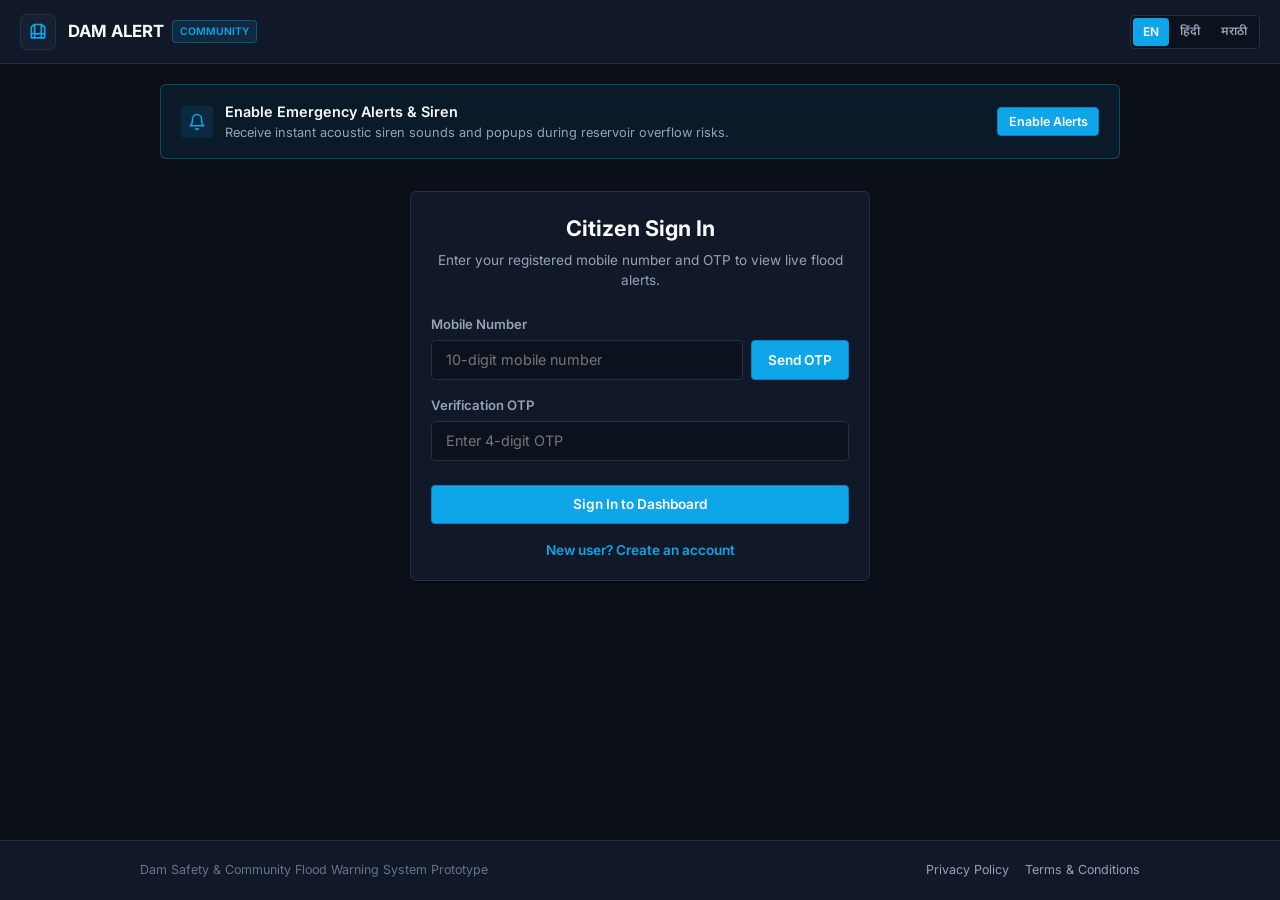
==== client side/index.html @ 5a856a1b "feat: implement server-side backend, database, machine learning models, and web frontend" ====
<!DOCTYPE html>
<html lang="en">
<head>
  <meta charset="UTF-8">
  <meta name="viewport" content="width=device-width, initial-scale=1.0">
  <title>Dam Safety & Community Flood Alert App</title>
  <meta name="description" content="Community flood safety monitor, live reservoir water level gauge, and localized rainfall alerts.">
  <link rel="icon" type="image/svg+xml" href="favicon.svg">
  
  <!-- CSS Stylesheet -->
  <link rel="stylesheet" href="css/style.css">
</head>
<body>

  <!-- TOP HEADER -->
  <header class="top-header">
    <a href="index.html" class="brand-container">
      <div class="brand-icon">
        <svg viewBox="0 0 24 24" fill="none" stroke="currentColor" stroke-width="2" stroke-linecap="round" stroke-linejoin="round">
          <path d="M4 19V6L8 3H16L20 6V19H4Z"></path>
          <path d="M8 3V19M16 3V19"></path>
          <path d="M4 14C7 13 10 15 13 14C16 13 19 15 20 14"></path>
        </svg>
      </div>
      <div>
        <h1 class="brand-title">
          <span data-i18n="app_title">DAM ALERT</span> 
          <span class="brand-badge" data-i18n="app_badge">COMMUNITY</span>
        </h1>
      </div>
    </a>

    <div class="header-actions">
      <!-- Multilingual Translation Buttons (English - Hindi - Marathi) -->
      <div class="lang-selector-group" role="group" aria-label="Language Selector">
        <button class="lang-btn active" data-lang="en">EN</button>
        <button class="lang-btn" data-lang="hi">हिंदी</button>
        <button class="lang-btn" data-lang="mr">मराठी</button>
      </div>

      <!-- User Profile Badge & Sign Out Button -->
      <div class="user-profile-badge" id="userProfileBadge">
        <svg viewBox="0 0 24 24" fill="none" stroke="currentColor" stroke-width="2" stroke-linecap="round" stroke-linejoin="round" style="width:14px; height:14px;">
          <path d="M20 21v-2a4 4 0 0 0-4-4H8a4 4 0 0 0-4 4v2"></path>
          <circle cx="12" cy="7" r="4"></circle>
        </svg>
        <span id="displayUserName">User</span>
        <button class="btn btn-outline btn-sm" id="btnSignOut" style="padding: 0.2rem 0.4rem; font-size: 0.72rem;" data-i18n="sign_out">
          Sign Out
        </button>
      </div>
    </div>
  </header>

  <!-- MAIN APP CONTAINER -->
  <main class="main-container">

    <!-- NOTIFICATION PERMISSION BANNER -->
    <div class="notice-banner" id="noticeBanner">
      <div class="notice-content">
        <div class="notice-icon">
          <svg viewBox="0 0 24 24" fill="none" stroke="currentColor" stroke-width="2" stroke-linecap="round" stroke-linejoin="round">
            <path d="M18 8A6 6 0 0 0 6 8c0 7-3 9-3 9h18s-3-2-3-9"></path>
            <path d="M13.73 21a2 2 0 0 1-3.46 0"></path>
          </svg>
        </div>
        <div>
          <div class="notice-title" data-i18n="notice_title">Enable Emergency Alerts & Siren</div>
          <div class="notice-desc" data-i18n="notice_desc">Receive instant acoustic siren sounds and popups during reservoir overflow risks.</div>
        </div>
      </div>
      <button class="btn btn-primary btn-sm" id="btnEnableNotifications" data-i18n="btn_enable_notifications">
        Enable Alerts
      </button>
    </div>

    <!-- SECTION 1: AUTHENTICATION & ONBOARDING (SIGN IN / SIGN UP) -->
    <section id="authSection" class="app-section">
      <div class="card auth-box">
        <div class="auth-header">
          <h2 id="authTitle" data-i18n="auth_signin_title">Citizen Sign In</h2>
          <p id="authDesc" data-i18n="auth_signin_desc">Enter your registered mobile number and OTP to view live flood alerts.</p>
        </div>

        <!-- Name Field (Visible on Sign Up) -->
        <div class="form-group" id="nameFormGroup" style="display: none;">
          <label class="form-label" for="inputName" data-i18n="label_full_name">Full Name</label>
          <input type="text" id="inputName" class="form-input" placeholder="e.g. John Doe" data-i18n-placeholder="placeholder_name">
        </div>

        <!-- Mobile Number Field -->
        <div class="form-group">
          <label class="form-label" for="inputMobile" data-i18n="label_mobile">Mobile Number</label>
          <div class="input-with-button">
            <input type="tel" id="inputMobile" class="form-input" placeholder="10-digit mobile number" maxlength="10" data-i18n-placeholder="placeholder_mobile">
            <button class="btn btn-primary" id="btnSendOtp" style="white-space: nowrap;" data-i18n="btn_send_otp">
              Send OTP
            </button>
          </div>
        </div>

        <!-- Simulated OTP Banner -->
        <div class="otp-simulation-pill" id="otpPill">
          <span><strong data-i18n="otp_sent_notice">Simulated OTP sent:</strong> <span id="otpCodeDisplay" class="mono" style="font-size:1.1rem; font-weight:700;">8492</span></span>
          <span style="font-size:0.75rem; color:var(--text-muted);">(Auto-filled below)</span>
        </div>

        <!-- OTP Verification Field -->
        <div class="form-group">
          <label class="form-label" for="inputOtp" data-i18n="label_otp">Verification OTP</label>
          <input type="text" id="inputOtp" class="form-input" placeholder="Enter 4-digit OTP" maxlength="4" data-i18n-placeholder="placeholder_otp">
        </div>

        <!-- Submit Button -->
        <button class="btn btn-primary btn-block" id="btnSubmitAuth" style="margin-top: 0.5rem;" data-i18n="btn_signin">
          Sign In to Dashboard
        </button>

        <!-- Toggle Sign In / Sign Up Link -->
        <div class="auth-switch-link">
          <a id="switchAuthMode" data-i18n="link_no_account">New user? Create an account</a>
        </div>
      </div>
    </section>

    <!-- SECTION 2: COMMUNITY FLOOD SAFETY DASHBOARD -->
    <section id="dashboardSection" class="app-section active">

      <!-- 1. LIVE WATER LEVEL MONITOR CARD -->
      <div class="card water-monitor-card status-safe" id="waterMonitorCard">
        <div class="card-title-row">
          <div class="card-title">
            <svg viewBox="0 0 24 24" fill="none" stroke="currentColor" stroke-width="2" stroke-linecap="round" stroke-linejoin="round">
              <path d="M12 2.69l5.66 5.66a8 8 0 1 1-11.31 0z"></path>
            </svg>
            <span data-i18n="sec_water_title">Live Reservoir Water Level</span>
          </div>
          <span class="water-status-badge safe" id="waterStatusBadge" data-i18n="status_safe">SAFE</span>
        </div>

        <div class="gauge-grid">
          <!-- Visual Percentage & Bar -->
          <div class="gauge-visual-container">
            <div class="water-percent-display" id="waterPercentDisplay">68.5%</div>
            <div class="progress-track">
              <div class="progress-bar" id="waterProgressBar" style="width: 68.5%; background-color: var(--status-safe);"></div>
            </div>
          </div>

          <!-- Structured Details & Simple Advisory for All Age Groups -->
          <div class="water-details-list">
            <div class="detail-row">
              <span class="detail-label" data-i18n="water_capacity_label">Reservoir Full Capacity:</span>
              <span class="detail-value">100.0 Meters (H-Max)</span>
            </div>
            <div class="detail-row">
              <span class="detail-label" data-i18n="water_inflow_label">Current Inflow Rate:</span>
              <span class="detail-value" id="waterInflowDisplay">+0.80 %/hr</span>
            </div>
            <div class="detail-row">
              <span class="detail-label" data-i18n="water_gate_label">Spillway Gate Status:</span>
              <span class="detail-value" id="waterGateDisplay" data-i18n="gate_closed">Closed (0%)</span>
            </div>
            
            <div class="community-advisory-box" id="communityAdvisory" data-i18n="advisory_safe">
              Advisory: Reservoir water level is normal. Downstream river banks and roads are safe for travel.
            </div>
          </div>
        </div>
      </div>

      <!-- 2. LOCALIZED RAINFALL & WEATHER PREDICTION CARD -->
      <div class="card">
        <div class="location-bar">
          <div class="current-location-text">
            <svg viewBox="0 0 24 24" fill="none" stroke="currentColor" stroke-width="2" stroke-linecap="round" stroke-linejoin="round">
              <path d="M21 10c0 7-9 13-9 13s-9-6-9-13a9 9 0 0 1 18 0z"></path>
              <circle cx="12" cy="10" r="3"></circle>
            </svg>
            <span id="currentLocationText">Pune / Bhima Basin (Default)</span>
          </div>
          <button class="btn btn-outline btn-sm" id="btnDetectLocation">
            <svg viewBox="0 0 24 24" fill="none" stroke="currentColor" stroke-width="2" stroke-linecap="round" stroke-linejoin="round">
              <circle cx="12" cy="12" r="10"></circle>
              <polygon points="16.24 7.76 14.12 14.12 7.76 16.24 9.88 9.88 16.24 7.76"></polygon>
            </svg>
            <span data-i18n="detect_location">Detect Location</span>
          </button>
        </div>

        <div class="forecast-grid">
          <div class="forecast-item">
            <div class="forecast-item-header" data-i18n="forecast_rain_chance">Rain Probability (24h)</div>
            <div class="forecast-item-value" id="forecastRainChance">65%</div>
            <div class="forecast-item-desc">Catchment Precipitation</div>
          </div>

          <div class="forecast-item">
            <div class="forecast-item-header" data-i18n="forecast_precipitation">Expected Rainfall Rate</div>
            <div class="forecast-item-value" id="forecastPrecipitation">18.0 mm/hr</div>
            <div class="forecast-item-desc">Moderate Monsoon Rainfall</div>
          </div>

          <div class="forecast-item">
            <div class="forecast-item-header" data-i18n="forecast_flood_risk">Localized Flood Hazard</div>
            <div class="forecast-item-value" id="forecastHazard" style="color: var(--status-safe);" data-i18n="risk_low">Low / Normal</div>
            <div class="forecast-item-desc">River Bank Inflow Status</div>
          </div>
        </div>
      </div>

      <!-- 3. EMERGENCY SIREN & ALERT SWITCHES CARD -->
      <div class="card">
        <div class="card-title-row">
          <div class="card-title">
            <svg viewBox="0 0 24 24" fill="none" stroke="currentColor" stroke-width="2" stroke-linecap="round" stroke-linejoin="round">
              <path d="M18 8A6 6 0 0 0 6 8c0 7-3 9-3 9h18s-3-2-3-9"></path>
              <path d="M13.73 21a2 2 0 0 1-3.46 0"></path>
            </svg>
            <span data-i18n="sec_controls_title">Emergency Siren & Alert Controls</span>
          </div>
          <button class="btn btn-outline btn-sm" id="btnTestAudioSiren">
            <svg viewBox="0 0 24 24" fill="none" stroke="currentColor" stroke-width="2" stroke-linecap="round" stroke-linejoin="round">
              <polygon points="11 5 6 9 2 9 2 15 6 15 11 19 11 5"></polygon>
              <path d="M19.07 4.93a10 10 0 0 1 0 14.14M15.54 8.46a5 5 0 0 1 0 7.07"></path>
            </svg>
            <span data-i18n="btn_test_siren">Test Audio Siren</span>
          </button>
        </div>

        <!-- Siren Switch -->
        <div class="switch-control-row">
          <div class="switch-info">
            <h4 data-i18n="switch_siren_title">Acoustic Emergency Siren</h4>
            <p data-i18n="switch_siren_desc">Plays loud sweeping audio siren on your device during critical dam overflow alerts.</p>
          </div>
          <label class="toggle-switch">
            <input type="checkbox" id="toggleSirenSwitch" checked aria-label="Toggle Siren">
            <span class="toggle-slider"></span>
          </label>
        </div>

        <!-- Notification Alerts Switch -->
        <div class="switch-control-row">
          <div class="switch-info">
            <h4 data-i18n="switch_alerts_title">Screen Notification Alerts</h4>
            <p data-i18n="switch_alerts_desc">Displays urgent popup warning messages and evacuation instructions.</p>
          </div>
          <label class="toggle-switch">
            <input type="checkbox" id="toggleAlertsSwitch" checked aria-label="Toggle Alerts">
            <span class="toggle-slider"></span>
          </label>
        </div>
      </div>

    </section>

  </main>

  <!-- EMERGENCY POPUP MODAL DIALOG -->
  <dialog id="emergencyDialog" class="emergency-dialog" aria-labelledby="emergencyDialogTitle">
    <div class="emergency-header">
      <div class="emergency-icon">
        <svg viewBox="0 0 24 24" fill="none" stroke="currentColor" stroke-width="2" stroke-linecap="round" stroke-linejoin="round">
          <path d="M10.29 3.86L1.82 18a2 2 0 0 0 1.71 3h16.94a2 2 0 0 0 1.71-3L13.71 3.86a2 2 0 0 0-3.42 0z"></path>
          <line x1="12" y1="9" x2="12" y2="13"></line>
          <line x1="12" y1="17" x2="12.01" y2="17"></line>
        </svg>
      </div>
      <h2 id="emergencyDialogTitle" class="emergency-title" data-i18n="modal_title">
        CRITICAL DAM OVERRUN ALERT
      </h2>
    </div>

    <div class="emergency-body" data-i18n="modal_desc">
      Reservoir water level has crossed critical safety thresholds. Immediate flood warning issued for downstream sectors.
    </div>

    <div class="emergency-helplines">
      <div style="font-weight: 700; margin-bottom: 0.25rem; color: var(--text-main);" data-i18n="helpline_title">
        Emergency Helplines:
      </div>
      <div data-i18n="helpline_ndrf">Disaster Response: 1077 / 112</div>
      <div data-i18n="helpline_dam">Dam Control Room: +91 98765 43210</div>
    </div>

    <div style="display: flex; justify-content: center;">
      <button class="btn btn-danger btn-block" id="btnCloseEmergencyModal" data-i18n="btn_acknowledge">
        Acknowledge & Mute Siren
      </button>
    </div>
  </dialog>

  <!-- FOOTER -->
  <footer>
    <div class="footer-content">
      <div data-i18n="footer_text">
        Dam Safety & Community Flood Warning System Prototype
      </div>
      <div class="footer-links">
        <a href="privacy.html" data-i18n="footer_privacy">Privacy Policy</a>
        <a href="terms.html" data-i18n="footer_terms">Terms & Conditions</a>
      </div>
    </div>
  </footer>

  <!-- Scripts -->
  <script src="js/i18n.js"></script>
  <script src="js/app.js"></script>
</body>
</html>
---- client side/css/style.css ----
/* ==========================================================================
   DAM SAFETY & COMMUNITY FLOOD ALERT APP - CLIENT SIDE DESIGN SYSTEM
   Minimalist, high-legibility interface accessible for all age groups.
   ========================================================================== */

@import url('https://fonts.googleapis.com/css2?family=Inter:wght@400;500;600;700&family=Noto+Sans+Devanagari:wght@400;500;600;700&display=swap');

:root {
  /* Surface & Base Colors */
  --bg-dark: #0b0f17;
  --bg-surface: #111827;
  --bg-surface-elevated: #162032;
  --bg-surface-hover: #1c293e;
  --bg-input: #0c121d;
  --border-color: #233147;
  --border-subtle: rgba(255, 255, 255, 0.08);

  /* Primary Cerulean & Slate Palette */
  --primary: #0ea5e9;
  --primary-hover: #0284c7;
  --primary-active: #0369a1;
  --primary-subtle: rgba(14, 165, 233, 0.12);
  --primary-border: rgba(14, 165, 233, 0.35);

  /* Operational Safety Colors */
  --status-safe: #10b981;
  --status-safe-bg: rgba(16, 185, 129, 0.12);
  --status-safe-border: #059669;

  --status-warning: #f59e0b;
  --status-warning-bg: rgba(245, 158, 11, 0.12);
  --status-warning-border: #d97706;

  --status-danger: #ef4444;
  --status-danger-bg: rgba(239, 68, 68, 0.14);
  --status-danger-border: #dc2626;

  /* Typography */
  --font-main: 'Inter', 'Noto Sans Devanagari', -apple-system, BlinkMacSystemFont, "Segoe UI", Roboto, sans-serif;

  /* Text Colors */
  --text-main: #f8fafc;
  --text-secondary: #94a3b8;
  --text-muted: #64748b;

  /* Geometry - Precision 4px/6px rectangular radii */
  --radius-sm: 4px;
  --radius-md: 6px;
  --radius-lg: 8px;

  /* Shadows */
  --shadow-card: 0 1px 3px rgba(0, 0, 0, 0.35), 0 1px 2px rgba(0, 0, 0, 0.24);
  --shadow-modal: 0 20px 25px -5px rgba(0, 0, 0, 0.6), 0 8px 10px -6px rgba(0, 0, 0, 0.6);
}

/* Base Resets */
*, *::before, *::after {
  box-sizing: border-box;
  margin: 0;
  padding: 0;
}

html {
  color-scheme: dark;
}

body {
  font-family: var(--font-main);
  background-color: var(--bg-dark);
  color: var(--text-main);
  min-height: 100vh;
  display: flex;
  flex-direction: column;
  line-height: 1.5;
  -webkit-font-smoothing: antialiased;
}

/* Top Navigation Bar */
.top-header {
  background: var(--bg-surface);
  border-bottom: 1px solid var(--border-color);
  padding: 0.85rem 1.25rem;
  display: flex;
  align-items: center;
  justify-content: space-between;
  position: sticky;
  top: 0;
  z-index: 100;
}

.brand-container {
  display: flex;
  align-items: center;
  gap: 0.75rem;
  text-decoration: none;
  color: inherit;
}

.brand-icon {
  width: 36px;
  height: 36px;
  background: var(--bg-surface-elevated);
  border: 1px solid var(--border-color);
  border-radius: var(--radius-md);
  display: flex;
  align-items: center;
  justify-content: center;
  color: var(--primary);
  flex-shrink: 0;
}

.brand-icon svg {
  width: 20px;
  height: 20px;
}

.brand-title {
  font-size: 1.05rem;
  font-weight: 700;
  color: var(--text-main);
  display: flex;
  align-items: center;
  gap: 0.5rem;
}

.brand-badge {
  font-size: 0.65rem;
  font-weight: 600;
  padding: 0.15rem 0.45rem;
  background: var(--primary-subtle);
  border: 1px solid var(--primary-border);
  color: var(--primary);
  border-radius: var(--radius-sm);
  text-transform: uppercase;
}

/* Header Controls & Language Switcher */
.header-actions {
  display: flex;
  align-items: center;
  gap: 0.75rem;
}

.lang-selector-group {
  display: flex;
  background: var(--bg-input);
  border: 1px solid var(--border-color);
  border-radius: var(--radius-sm);
  padding: 2px;
}

.lang-btn {
  background: transparent;
  border: none;
  color: var(--text-secondary);
  font-family: var(--font-main);
  font-size: 0.75rem;
  font-weight: 600;
  padding: 0.35rem 0.65rem;
  cursor: pointer;
  border-radius: var(--radius-sm);
  transition: all 0.15s ease;
}

.lang-btn.active {
  background: var(--primary);
  color: #ffffff;
}

.lang-btn:hover:not(.active) {
  color: var(--text-main);
  background: rgba(255, 255, 255, 0.05);
}

.user-profile-badge {
  display: none;
  align-items: center;
  gap: 0.5rem;
  font-size: 0.8rem;
  font-weight: 500;
  color: var(--text-secondary);
  background: var(--bg-surface-elevated);
  padding: 0.35rem 0.65rem;
  border: 1px solid var(--border-color);
  border-radius: var(--radius-sm);
}

.user-profile-badge.visible {
  display: flex;
}

/* Main Container */
.main-container {
  flex: 1;
  padding: 1.25rem;
  max-width: 1000px;
  margin: 0 auto;
  width: 100%;
}

/* Card Component */
.card {
  background: var(--bg-surface);
  border: 1px solid var(--border-color);
  border-radius: var(--radius-md);
  padding: 1.25rem;
  box-shadow: var(--shadow-card);
  margin-bottom: 1.25rem;
}

/* Alert Notification Permission Banner */
.notice-banner {
  background: rgba(14, 165, 233, 0.08);
  border: 1px solid var(--primary-border);
  border-radius: var(--radius-md);
  padding: 1rem 1.25rem;
  margin-bottom: 1.25rem;
  display: flex;
  align-items: center;
  justify-content: space-between;
  gap: 1rem;
  flex-wrap: wrap;
}

.notice-content {
  display: flex;
  align-items: center;
  gap: 0.75rem;
}

.notice-icon {
  width: 32px;
  height: 32px;
  background: var(--primary-subtle);
  color: var(--primary);
  border-radius: var(--radius-sm);
  display: flex;
  align-items: center;
  justify-content: center;
  flex-shrink: 0;
}

.notice-icon svg {
  width: 18px;
  height: 18px;
}

.notice-title {
  font-size: 0.9rem;
  font-weight: 600;
  color: var(--text-main);
}

.notice-desc {
  font-size: 0.8rem;
  color: var(--text-secondary);
}

/* Auth Cards & Forms */
.auth-box {
  max-width: 460px;
  margin: 2rem auto;
}

.auth-header {
  text-align: center;
  margin-bottom: 1.5rem;
}

.auth-header h2 {
  font-size: 1.35rem;
  margin-bottom: 0.35rem;
}

.auth-header p {
  font-size: 0.85rem;
  color: var(--text-secondary);
}

.form-group {
  display: flex;
  flex-direction: column;
  gap: 0.35rem;
  margin-bottom: 1rem;
}

.form-label {
  font-size: 0.82rem;
  font-weight: 600;
  color: var(--text-secondary);
}

.form-input {
  background: var(--bg-input);
  border: 1px solid var(--border-color);
  color: var(--text-main);
  padding: 0.65rem 0.85rem;
  border-radius: var(--radius-sm);
  font-family: var(--font-main);
  font-size: 0.9rem;
  outline: none;
  width: 100%;
  transition: border-color 0.15s ease;
}

.form-input:focus {
  border-color: var(--primary);
}

.input-with-button {
  display: flex;
  gap: 0.5rem;
}

.otp-simulation-pill {
  background: rgba(16, 185, 129, 0.1);
  border: 1px dashed var(--status-safe-border);
  color: var(--status-safe);
  padding: 0.5rem 0.75rem;
  border-radius: var(--radius-sm);
  font-size: 0.82rem;
  margin-bottom: 1rem;
  display: none;
  align-items: center;
  justify-content: space-between;
}

.otp-simulation-pill.visible {
  display: flex;
}

.auth-switch-link {
  text-align: center;
  margin-top: 1rem;
  font-size: 0.85rem;
  color: var(--text-secondary);
}

.auth-switch-link a {
  color: var(--primary);
  text-decoration: none;
  font-weight: 600;
  cursor: pointer;
}

.auth-switch-link a:hover {
  text-decoration: underline;
}

/* Buttons */
.btn {
  background: var(--bg-surface-elevated);
  border: 1px solid var(--border-color);
  color: var(--text-main);
  padding: 0.65rem 1rem;
  border-radius: var(--radius-sm);
  font-family: var(--font-main);
  font-size: 0.85rem;
  font-weight: 600;
  cursor: pointer;
  display: inline-flex;
  align-items: center;
  justify-content: center;
  gap: 0.5rem;
  transition: background-color 0.15s ease, border-color 0.15s ease;
  text-decoration: none;
}

.btn svg {
  width: 16px;
  height: 16px;
}

.btn:hover {
  background: var(--bg-surface-hover);
  border-color: #3b4d68;
}

.btn-primary {
  background: var(--primary);
  border-color: var(--primary-hover);
  color: #ffffff;
}

.btn-primary:hover {
  background: var(--primary-hover);
  border-color: var(--primary-active);
}

.btn-danger {
  background: var(--status-danger);
  border-color: var(--status-danger-border);
  color: #ffffff;
}

.btn-danger:hover {
  background: #dc2626;
}

.btn-outline {
  background: transparent;
}

.btn-block {
  width: 100%;
}

.btn-sm {
  padding: 0.4rem 0.65rem;
  font-size: 0.78rem;
}

/* Dashboard Sections */
.app-section {
  display: none;
}

.app-section.active {
  display: block;
}

/* Live Water Monitor Gauge Card */
.water-monitor-card {
  border-left: 4px solid var(--status-safe-border);
}

.water-monitor-card.status-safe { border-left-color: var(--status-safe-border); }
.water-monitor-card.status-warning { border-left-color: var(--status-warning-border); }
.water-monitor-card.status-danger { border-left-color: var(--status-danger-border); }

.card-title-row {
  display: flex;
  align-items: center;
  justify-content: space-between;
  margin-bottom: 1rem;
}

.card-title {
  font-size: 1rem;
  font-weight: 700;
  display: flex;
  align-items: center;
  gap: 0.5rem;
}

.card-title svg {
  width: 18px;
  height: 18px;
  color: var(--primary);
}

.gauge-grid {
  display: grid;
  grid-template-columns: 1fr 1.5fr;
  gap: 1.5rem;
  align-items: center;
}

@media (max-width: 680px) {
  .gauge-grid {
    grid-template-columns: 1fr;
  }
}

.gauge-visual-container {
  background: var(--bg-input);
  border: 1px solid var(--border-color);
  border-radius: var(--radius-md);
  padding: 1.25rem;
  text-align: center;
}

.water-percent-display {
  font-size: 2.75rem;
  font-weight: 800;
  letter-spacing: -0.03em;
  color: var(--text-main);
  line-height: 1;
  margin-bottom: 0.35rem;
}

.water-status-badge {
  display: inline-flex;
  align-items: center;
  gap: 0.4rem;
  padding: 0.35rem 0.75rem;
  border-radius: var(--radius-sm);
  font-weight: 700;
  font-size: 0.85rem;
  text-transform: uppercase;
}

.water-status-badge.safe {
  background: var(--status-safe-bg);
  color: var(--status-safe);
  border: 1px solid var(--status-safe-border);
}

.water-status-badge.warning {
  background: var(--status-warning-bg);
  color: var(--status-warning);
  border: 1px solid var(--status-warning-border);
}

.water-status-badge.danger {
  background: var(--status-danger-bg);
  color: var(--status-danger);
  border: 1px solid var(--status-danger-border);
}

.progress-track {
  width: 100%;
  height: 12px;
  background: rgba(255, 255, 255, 0.08);
  border-radius: var(--radius-sm);
  overflow: hidden;
  margin-top: 0.85rem;
}

.progress-bar {
  height: 100%;
  transition: width 0.4s ease, background-color 0.4s ease;
}

.water-details-list {
  display: flex;
  flex-direction: column;
  gap: 0.75rem;
}

.detail-row {
  display: flex;
  justify-content: space-between;
  align-items: center;
  padding-bottom: 0.5rem;
  border-bottom: 1px solid var(--border-subtle);
  font-size: 0.88rem;
}

.detail-label {
  color: var(--text-secondary);
}

.detail-value {
  font-weight: 600;
  color: var(--text-main);
}

.community-advisory-box {
  background: var(--bg-surface-elevated);
  border: 1px solid var(--border-color);
  border-radius: var(--radius-sm);
  padding: 0.75rem 1rem;
  font-size: 0.85rem;
  color: var(--text-secondary);
  line-height: 1.4;
  margin-top: 0.5rem;
}

/* Rainfall Forecast Card */
.forecast-grid {
  display: grid;
  grid-template-columns: repeat(auto-fit, minmax(200px, 1fr));
  gap: 1rem;
  margin-top: 1rem;
}

.forecast-item {
  background: var(--bg-input);
  border: 1px solid var(--border-color);
  border-radius: var(--radius-sm);
  padding: 0.85rem;
}

.forecast-item-header {
  font-size: 0.78rem;
  color: var(--text-secondary);
  margin-bottom: 0.35rem;
}

.forecast-item-value {
  font-size: 1.35rem;
  font-weight: 700;
  color: var(--text-main);
  margin-bottom: 0.25rem;
}

.forecast-item-desc {
  font-size: 0.78rem;
  color: var(--text-muted);
}

.location-bar {
  display: flex;
  align-items: center;
  justify-content: space-between;
  gap: 0.75rem;
  flex-wrap: wrap;
  padding-bottom: 0.75rem;
  border-bottom: 1px solid var(--border-color);
}

.current-location-text {
  font-size: 0.88rem;
  font-weight: 600;
  display: flex;
  align-items: center;
  gap: 0.4rem;
  color: var(--text-main);
}

.current-location-text svg {
  width: 16px;
  height: 16px;
  color: var(--primary);
}

/* Audio Siren & Alert Switches Card */
.switch-control-row {
  display: flex;
  align-items: center;
  justify-content: space-between;
  padding: 0.85rem 0;
  border-bottom: 1px solid var(--border-subtle);
  gap: 1rem;
}

.switch-control-row:last-child {
  border-bottom: none;
}

.switch-info h4 {
  font-size: 0.9rem;
  margin-bottom: 0.2rem;
}

.switch-info p {
  font-size: 0.78rem;
  color: var(--text-secondary);
}

/* Custom Accessible Toggle Switch */
.toggle-switch {
  position: relative;
  display: inline-block;
  width: 46px;
  height: 24px;
  flex-shrink: 0;
}

.toggle-switch input {
  opacity: 0;
  width: 0;
  height: 0;
}

.toggle-slider {
  position: absolute;
  cursor: pointer;
  top: 0;
  left: 0;
  right: 0;
  bottom: 0;
  background-color: var(--border-color);
  transition: 0.2s;
  border-radius: var(--radius-sm);
}

.toggle-slider:before {
  position: absolute;
  content: "";
  height: 18px;
  width: 18px;
  left: 3px;
  bottom: 3px;
  background-color: #ffffff;
  transition: 0.2s;
  border-radius: var(--radius-sm);
}

input:checked + .toggle-slider {
  background-color: var(--primary);
}

input:checked + .toggle-slider:before {
  transform: translateX(22px);
}

/* Emergency Popup Modal Dialog */
dialog.emergency-dialog {
  margin: auto;
  background: var(--bg-surface);
  border: 2px solid var(--status-danger-border);
  border-radius: var(--radius-md);
  color: var(--text-main);
  padding: 1.75rem;
  max-width: 480px;
  width: 90%;
  box-shadow: var(--shadow-modal);
}

dialog.emergency-dialog::backdrop {
  background-color: rgba(0, 0, 0, 0.8);
}

.emergency-header {
  text-align: center;
  margin-bottom: 1rem;
}

.emergency-icon {
  color: var(--status-danger);
  margin-bottom: 0.5rem;
}

.emergency-icon svg {
  width: 44px;
  height: 44px;
}

.emergency-title {
  font-size: 1.25rem;
  font-weight: 700;
  color: var(--status-danger);
  margin-bottom: 0.35rem;
}

.emergency-body {
  font-size: 0.88rem;
  color: var(--text-secondary);
  line-height: 1.5;
  margin-bottom: 1.25rem;
}

.emergency-helplines {
  background: var(--bg-input);
  border: 1px solid var(--border-color);
  border-radius: var(--radius-sm);
  padding: 0.75rem;
  margin-bottom: 1.25rem;
  font-size: 0.82rem;
}

/* Footer */
footer {
  border-top: 1px solid var(--border-color);
  padding: 1.25rem;
  font-size: 0.78rem;
  color: var(--text-muted);
  background: var(--bg-surface);
  margin-top: auto;
}

.footer-content {
  max-width: 1000px;
  margin: 0 auto;
  display: flex;
  align-items: center;
  justify-content: space-between;
  flex-wrap: wrap;
  gap: 0.75rem;
}

.footer-links {
  display: flex;
  gap: 1rem;
}

.footer-links a {
  color: var(--text-secondary);
  text-decoration: none;
  transition: color 0.15s ease;
}

.footer-links a:hover {
  color: var(--text-main);
}
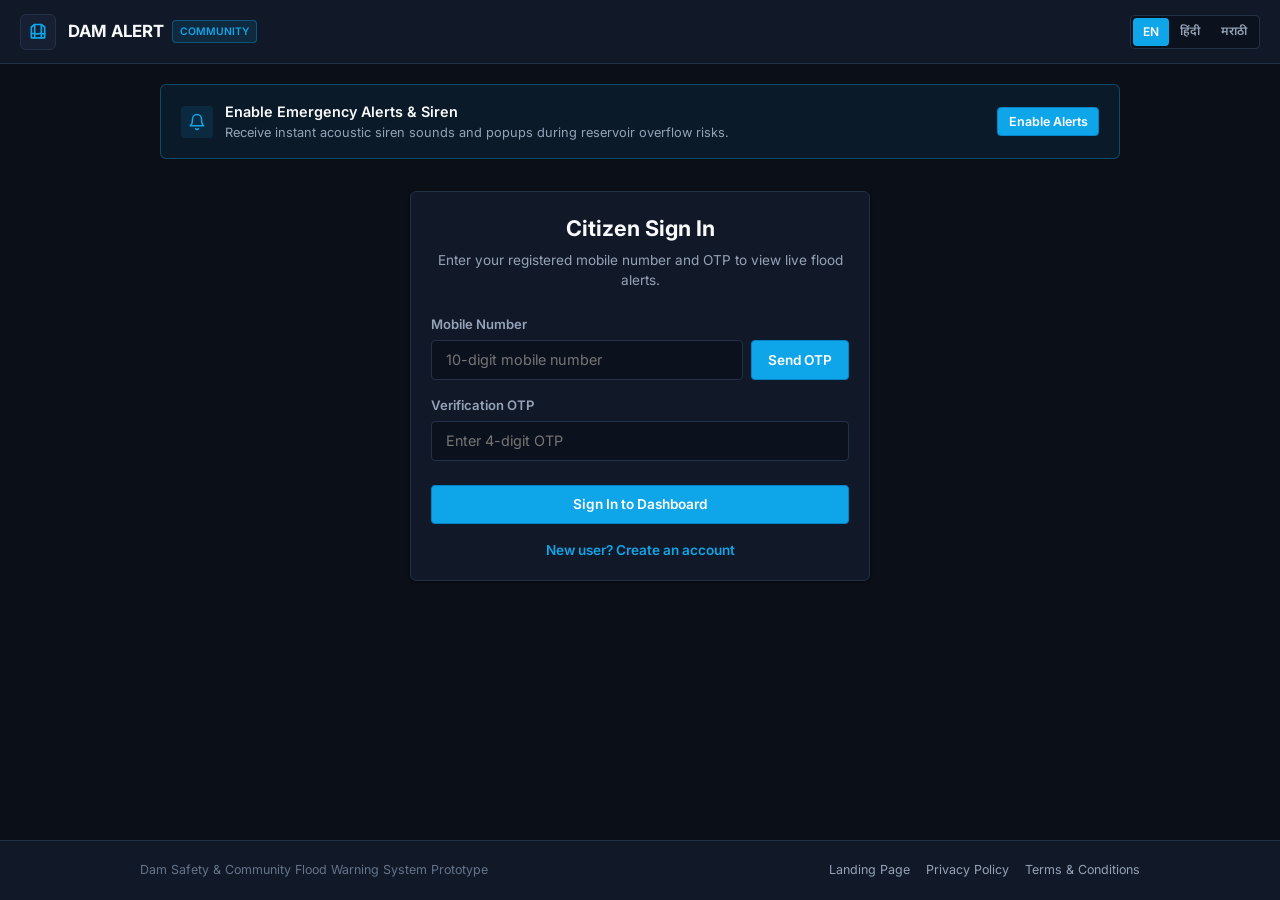
==== commit f10377d9: "chore: update dam monitoring dataset, UI templates, and backend application structure" ====
--- a/client side/index.html
+++ b/client side/index.html
@@ -298,6 +298,7 @@
         Dam Safety & Community Flood Warning System Prototype
       </div>
       <div class="footer-links">
+        <a href="../index.html">Landing Page</a>
         <a href="privacy.html" data-i18n="footer_privacy">Privacy Policy</a>
         <a href="terms.html" data-i18n="footer_terms">Terms & Conditions</a>
       </div>
